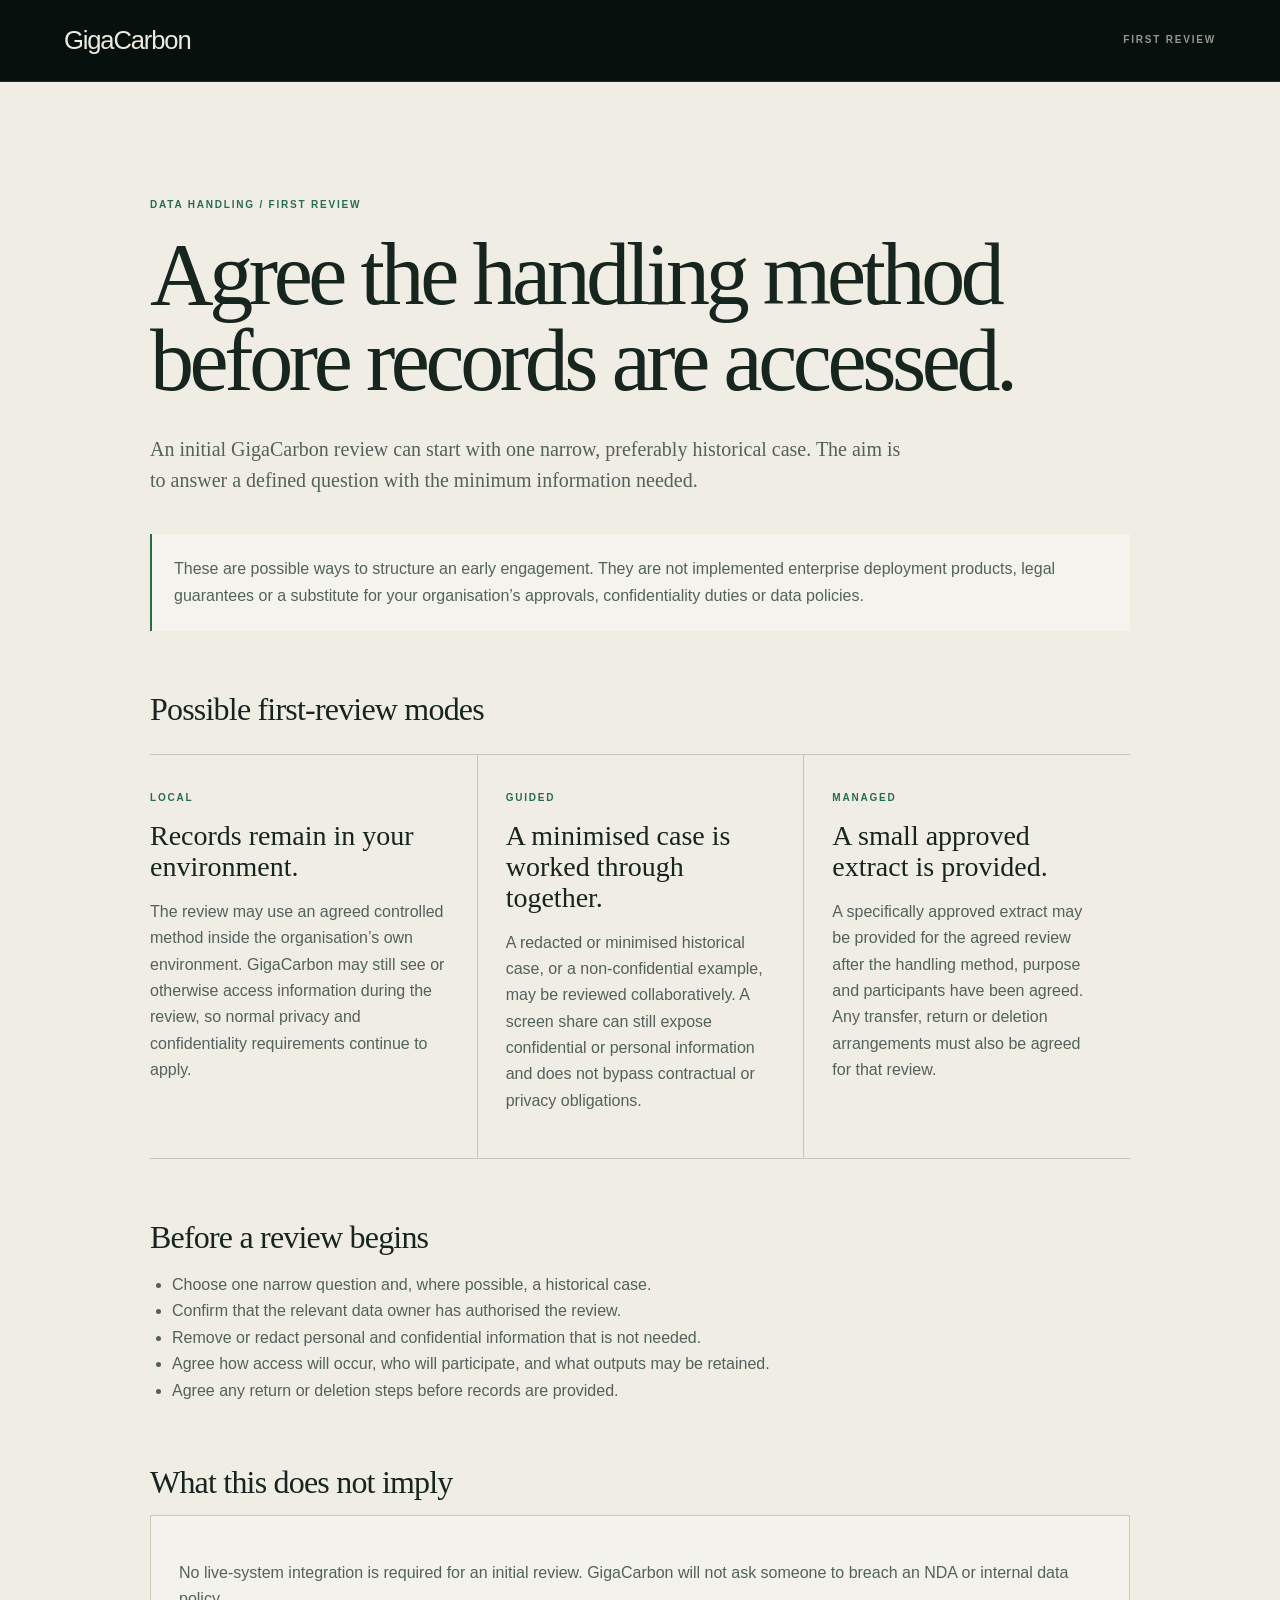
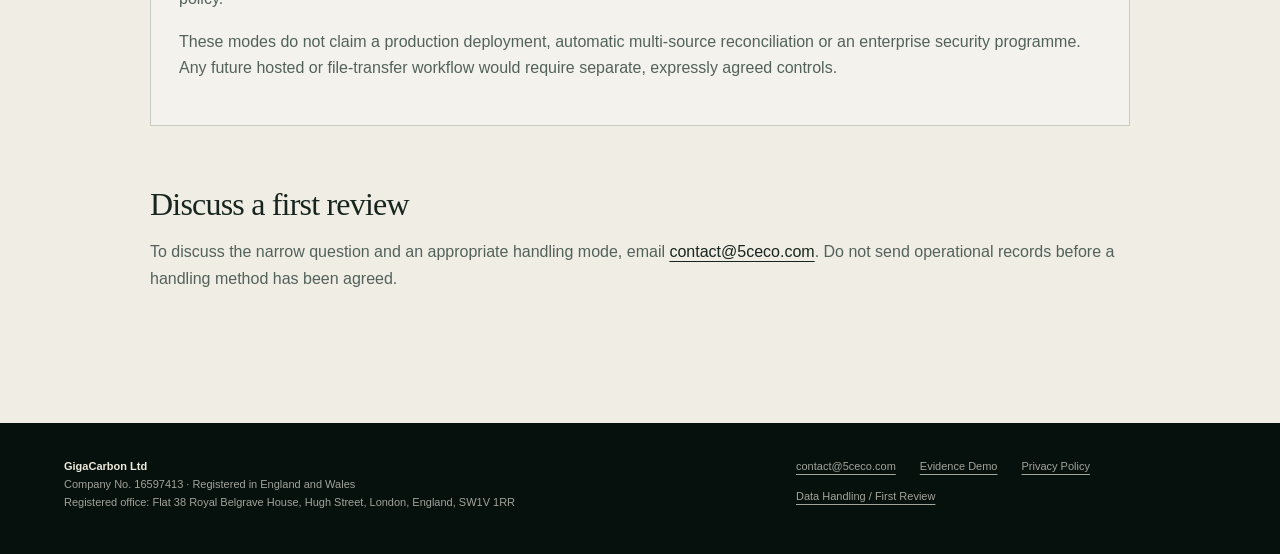
==== data-handling/index.html @ 8f833c91 "Add trust surface and evidence demo" ====
<!doctype html>
<html lang="en">
<head>
  <meta charset="utf-8">
  <meta name="viewport" content="width=device-width,initial-scale=1">
  <meta name="description" content="Possible ways to structure a narrow first GigaCarbon review while minimising information and agreeing handling before access.">
  <link rel="canonical" href="https://5ceco.com/data-handling/">
  <title>Data Handling / First Review | GigaCarbon</title>
  <style>
    :root{color-scheme:light;--ink:#17251f;--muted:#52625b;--paper:#f0ede4;--dark:#06100d;--green:#286d4b;--line:rgba(23,37,31,.2)}
    *{box-sizing:border-box}html,body{margin:0}body{background:var(--paper);color:var(--ink);font-family:Inter,ui-sans-serif,-apple-system,BlinkMacSystemFont,"Segoe UI",sans-serif;line-height:1.65}.site-nav{height:82px;display:flex;align-items:center;justify-content:space-between;padding:0 clamp(24px,5vw,72px);background:var(--dark);color:#eeeade;border-bottom:1px solid rgba(238,234,222,.12)}.wordmark{font-size:clamp(21px,2vw,28px);font-weight:500;letter-spacing:-.045em}.site-nav a{color:inherit;text-decoration:none}.site-nav__right,.eyebrow,.mode-label{font-size:10px;font-weight:800;letter-spacing:.18em;text-transform:uppercase}.site-nav__right{color:rgba(238,234,222,.62)}main{width:min(980px,calc(100% - 48px));margin:0 auto;padding:clamp(72px,9vw,124px) 0}.eyebrow{margin:0 0 18px;color:var(--green)}h1{max-width:900px;margin:0;font:400 clamp(52px,7vw,88px)/.98 Georgia,serif;letter-spacing:-.05em}h2{margin:60px 0 14px;font:400 32px/1.15 Georgia,serif;letter-spacing:-.025em}.intro{max-width:760px;margin:30px 0 0;font:400 20px/1.55 Georgia,serif;color:var(--muted)}.notice{margin:38px 0;padding:22px;border-left:2px solid var(--green);background:rgba(255,255,255,.32);color:var(--muted)}.modes{display:grid;grid-template-columns:repeat(3,1fr);margin-top:26px;border-block:1px solid var(--line)}.mode{padding:28px 28px 28px 0}.mode+.mode{padding-left:28px;border-left:1px solid var(--line)}.mode-label{color:var(--green)}.mode h3{margin:12px 0;font:400 28px/1.1 Georgia,serif}.mode p,p,li{color:var(--muted)}ul{padding-left:22px}.limits{padding:28px;border:1px solid var(--line);background:rgba(255,255,255,.28)}a{color:var(--ink);text-underline-offset:4px}a:focus-visible{outline:2px solid currentColor;outline-offset:5px}.site-footer{padding:34px clamp(24px,5vw,72px) 42px;background:var(--dark);color:rgba(238,234,222,.68);font-size:11px}.site-footer__inner{width:min(1160px,100%);margin:auto;display:grid;grid-template-columns:minmax(260px,1.6fr) 1fr;gap:28px 60px}.site-footer p{margin:0;color:inherit}.site-footer strong{color:#eeeade}.site-footer a{color:inherit}.site-footer__links{display:flex;flex-wrap:wrap;align-content:start;gap:12px 24px}@media(max-width:760px){.site-nav{height:68px;padding:0 22px}main{width:min(100% - 40px,980px);padding:64px 0}.modes{grid-template-columns:1fr}.mode,.mode+.mode{padding:24px 0;border-left:0}.mode+.mode{border-top:1px solid var(--line)}.site-footer{padding:30px 22px 36px}.site-footer__inner{grid-template-columns:1fr;gap:22px}}
  </style>
</head>
<body>
  <nav class="site-nav" aria-label="Primary"><a class="wordmark" href="/">GigaCarbon</a><span class="site-nav__right">First review</span></nav>
  <main>
    <p class="eyebrow">Data Handling / First Review</p>
    <h1>Agree the handling method before records are accessed.</h1>
    <p class="intro">An initial GigaCarbon review can start with one narrow, preferably historical case. The aim is to answer a defined question with the minimum information needed.</p>
    <div class="notice">These are possible ways to structure an early engagement. They are not implemented enterprise deployment products, legal guarantees or a substitute for your organisation’s approvals, confidentiality duties or data policies.</div>

    <h2>Possible first-review modes</h2>
    <div class="modes">
      <section class="mode"><span class="mode-label">Local</span><h3>Records remain in your environment.</h3><p>The review may use an agreed controlled method inside the organisation’s own environment. GigaCarbon may still see or otherwise access information during the review, so normal privacy and confidentiality requirements continue to apply.</p></section>
      <section class="mode"><span class="mode-label">Guided</span><h3>A minimised case is worked through together.</h3><p>A redacted or minimised historical case, or a non-confidential example, may be reviewed collaboratively. A screen share can still expose confidential or personal information and does not bypass contractual or privacy obligations.</p></section>
      <section class="mode"><span class="mode-label">Managed</span><h3>A small approved extract is provided.</h3><p>A specifically approved extract may be provided for the agreed review after the handling method, purpose and participants have been agreed. Any transfer, return or deletion arrangements must also be agreed for that review.</p></section>
    </div>

    <h2>Before a review begins</h2>
    <ul>
      <li>Choose one narrow question and, where possible, a historical case.</li>
      <li>Confirm that the relevant data owner has authorised the review.</li>
      <li>Remove or redact personal and confidential information that is not needed.</li>
      <li>Agree how access will occur, who will participate, and what outputs may be retained.</li>
      <li>Agree any return or deletion steps before records are provided.</li>
    </ul>

    <h2>What this does not imply</h2>
    <div class="limits">
      <p>No live-system integration is required for an initial review. GigaCarbon will not ask someone to breach an NDA or internal data policy.</p>
      <p>These modes do not claim a production deployment, automatic multi-source reconciliation or an enterprise security programme. Any future hosted or file-transfer workflow would require separate, expressly agreed controls.</p>
    </div>

    <h2>Discuss a first review</h2>
    <p>To discuss the narrow question and an appropriate handling mode, email <a href="mailto:contact@5ceco.com">contact@5ceco.com</a>. Do not send operational records before a handling method has been agreed.</p>
  </main>
  <footer class="site-footer">
    <div class="site-footer__inner">
      <p><strong>GigaCarbon Ltd</strong><br>Company No. 16597413 · Registered in England and Wales<br>Registered office: Flat 38 Royal Belgrave House, Hugh Street, London, England, SW1V 1RR</p>
      <div class="site-footer__links"><a href="mailto:contact@5ceco.com">contact@5ceco.com</a><a href="/evidence-demo/">Evidence Demo</a><a href="/privacy/">Privacy Policy</a><a href="/data-handling/" aria-current="page">Data Handling / First Review</a></div>
    </div>
  </footer>
</body>
</html>
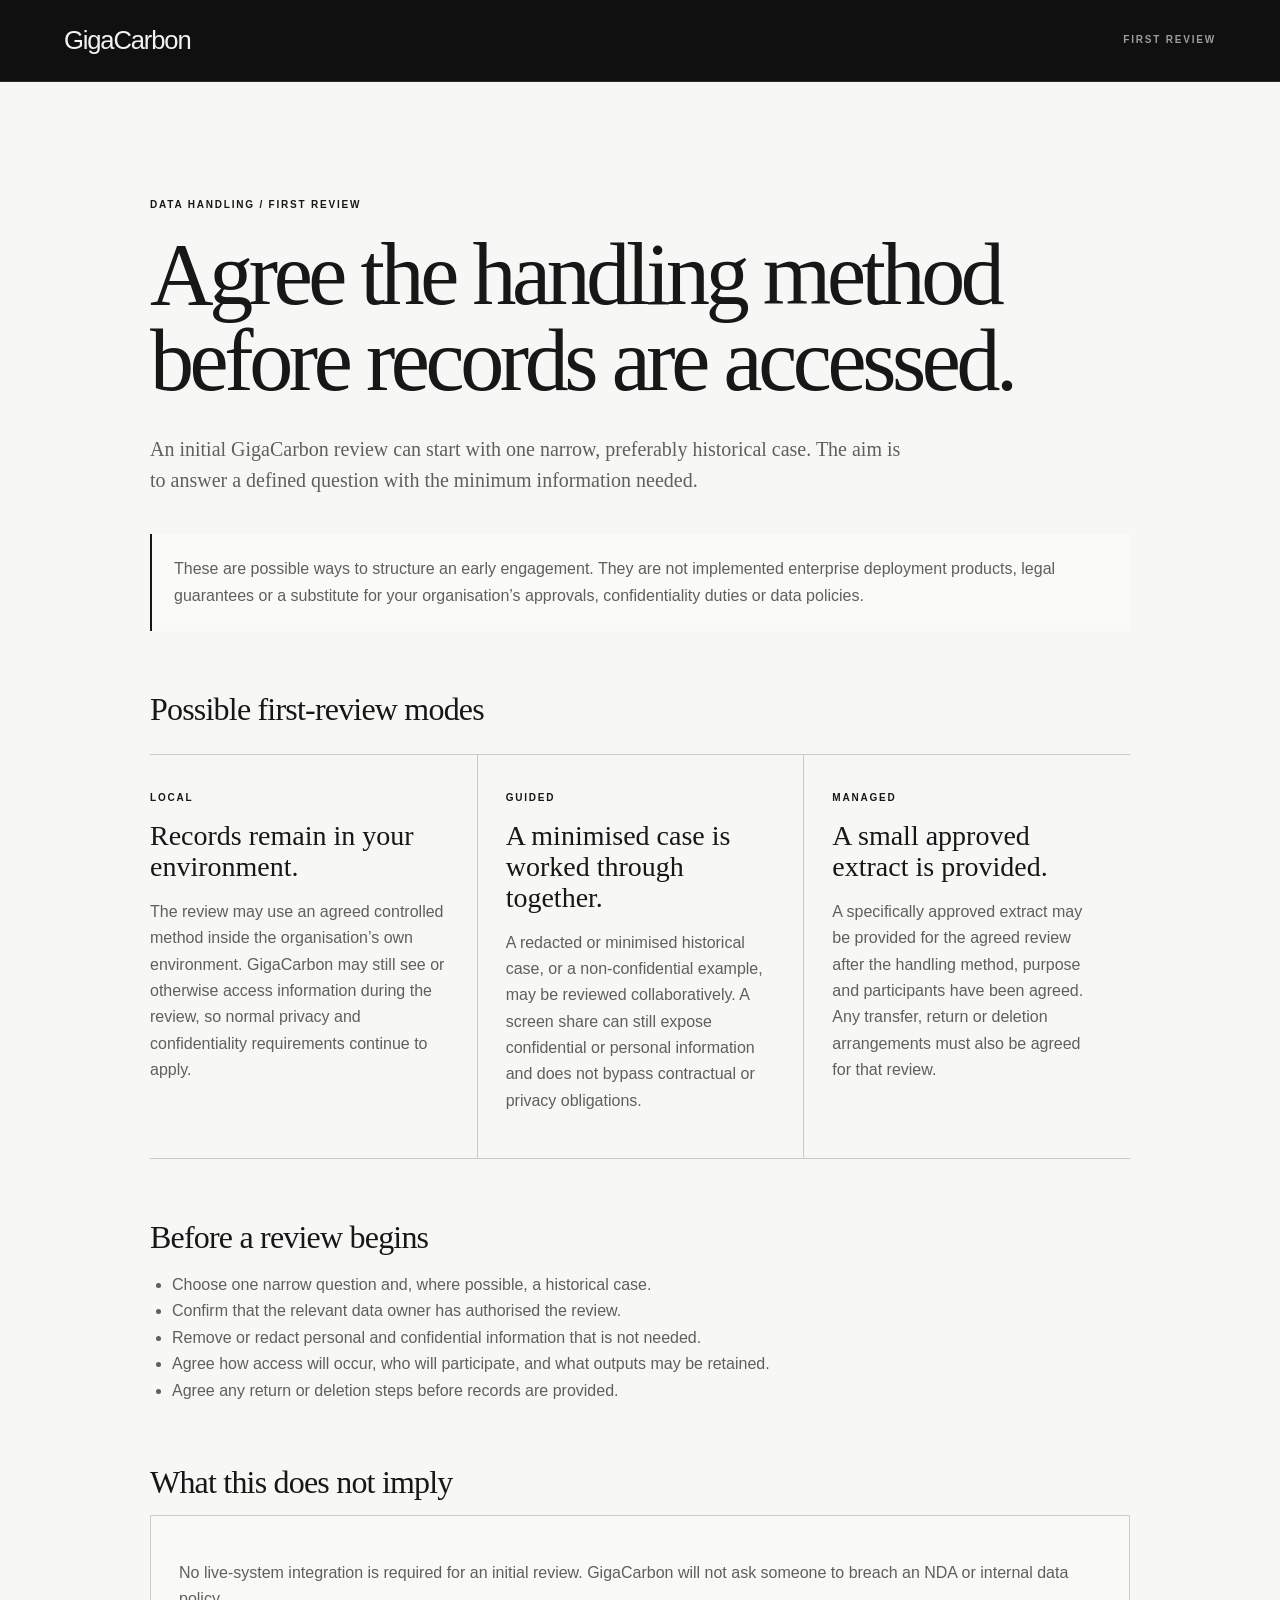
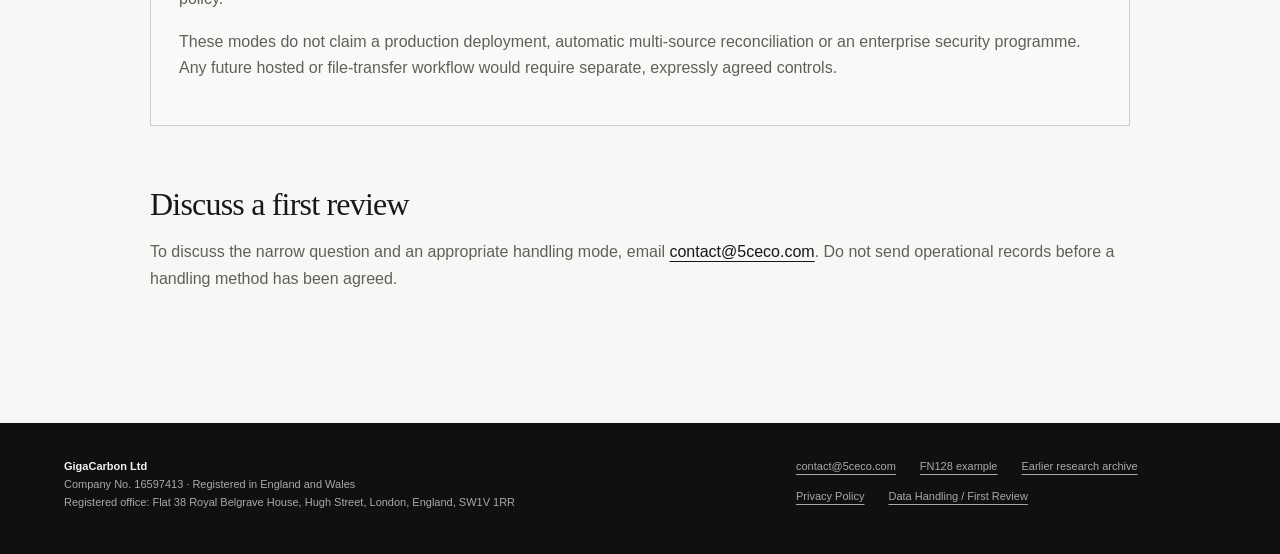
==== commit a4d86c43: "Draft fleet maintenance homepage refresh" ====
--- a/data-handling/index.html
+++ b/data-handling/index.html
@@ -7,8 +7,8 @@
   <link rel="canonical" href="https://5ceco.com/data-handling/">
   <title>Data Handling / First Review | GigaCarbon</title>
   <style>
-    :root{color-scheme:light;--ink:#17251f;--muted:#52625b;--paper:#f0ede4;--dark:#06100d;--green:#286d4b;--line:rgba(23,37,31,.2)}
-    *{box-sizing:border-box}html,body{margin:0}body{background:var(--paper);color:var(--ink);font-family:Inter,ui-sans-serif,-apple-system,BlinkMacSystemFont,"Segoe UI",sans-serif;line-height:1.65}.site-nav{height:82px;display:flex;align-items:center;justify-content:space-between;padding:0 clamp(24px,5vw,72px);background:var(--dark);color:#eeeade;border-bottom:1px solid rgba(238,234,222,.12)}.wordmark{font-size:clamp(21px,2vw,28px);font-weight:500;letter-spacing:-.045em}.site-nav a{color:inherit;text-decoration:none}.site-nav__right,.eyebrow,.mode-label{font-size:10px;font-weight:800;letter-spacing:.18em;text-transform:uppercase}.site-nav__right{color:rgba(238,234,222,.62)}main{width:min(980px,calc(100% - 48px));margin:0 auto;padding:clamp(72px,9vw,124px) 0}.eyebrow{margin:0 0 18px;color:var(--green)}h1{max-width:900px;margin:0;font:400 clamp(52px,7vw,88px)/.98 Georgia,serif;letter-spacing:-.05em}h2{margin:60px 0 14px;font:400 32px/1.15 Georgia,serif;letter-spacing:-.025em}.intro{max-width:760px;margin:30px 0 0;font:400 20px/1.55 Georgia,serif;color:var(--muted)}.notice{margin:38px 0;padding:22px;border-left:2px solid var(--green);background:rgba(255,255,255,.32);color:var(--muted)}.modes{display:grid;grid-template-columns:repeat(3,1fr);margin-top:26px;border-block:1px solid var(--line)}.mode{padding:28px 28px 28px 0}.mode+.mode{padding-left:28px;border-left:1px solid var(--line)}.mode-label{color:var(--green)}.mode h3{margin:12px 0;font:400 28px/1.1 Georgia,serif}.mode p,p,li{color:var(--muted)}ul{padding-left:22px}.limits{padding:28px;border:1px solid var(--line);background:rgba(255,255,255,.28)}a{color:var(--ink);text-underline-offset:4px}a:focus-visible{outline:2px solid currentColor;outline-offset:5px}.site-footer{padding:34px clamp(24px,5vw,72px) 42px;background:var(--dark);color:rgba(238,234,222,.68);font-size:11px}.site-footer__inner{width:min(1160px,100%);margin:auto;display:grid;grid-template-columns:minmax(260px,1.6fr) 1fr;gap:28px 60px}.site-footer p{margin:0;color:inherit}.site-footer strong{color:#eeeade}.site-footer a{color:inherit}.site-footer__links{display:flex;flex-wrap:wrap;align-content:start;gap:12px 24px}@media(max-width:760px){.site-nav{height:68px;padding:0 22px}main{width:min(100% - 40px,980px);padding:64px 0}.modes{grid-template-columns:1fr}.mode,.mode+.mode{padding:24px 0;border-left:0}.mode+.mode{border-top:1px solid var(--line)}.site-footer{padding:30px 22px 36px}.site-footer__inner{grid-template-columns:1fr;gap:22px}}
+    :root{color-scheme:light;--ink:#171717;--muted:#5f5f5b;--paper:#f7f7f5;--dark:#101010;--green:#171717;--line:rgba(23,23,23,.2)}
+    *{box-sizing:border-box}html,body{margin:0}body{background:var(--paper);color:var(--ink);font-family:Inter,ui-sans-serif,-apple-system,BlinkMacSystemFont,"Segoe UI",sans-serif;line-height:1.65}.site-nav{height:82px;display:flex;align-items:center;justify-content:space-between;padding:0 clamp(24px,5vw,72px);background:var(--dark);color:#f2f2f2;border-bottom:1px solid rgba(242,242,242,.12)}.wordmark{font-size:clamp(21px,2vw,28px);font-weight:500;letter-spacing:-.045em}.site-nav a{color:inherit;text-decoration:none}.site-nav__right,.eyebrow,.mode-label{font-size:10px;font-weight:800;letter-spacing:.18em;text-transform:uppercase}.site-nav__right{color:rgba(242,242,242,.62)}main{width:min(980px,calc(100% - 48px));margin:0 auto;padding:clamp(72px,9vw,124px) 0}.eyebrow{margin:0 0 18px;color:var(--green)}h1{max-width:900px;margin:0;font:400 clamp(52px,7vw,88px)/.98 Georgia,serif;letter-spacing:-.05em}h2{margin:60px 0 14px;font:400 32px/1.15 Georgia,serif;letter-spacing:-.025em}.intro{max-width:760px;margin:30px 0 0;font:400 20px/1.55 Georgia,serif;color:var(--muted)}.notice{margin:38px 0;padding:22px;border-left:2px solid var(--green);background:rgba(255,255,255,.32);color:var(--muted)}.modes{display:grid;grid-template-columns:repeat(3,1fr);margin-top:26px;border-block:1px solid var(--line)}.mode{padding:28px 28px 28px 0}.mode+.mode{padding-left:28px;border-left:1px solid var(--line)}.mode-label{color:var(--green)}.mode h3{margin:12px 0;font:400 28px/1.1 Georgia,serif}.mode p,p,li{color:var(--muted)}ul{padding-left:22px}.limits{padding:28px;border:1px solid var(--line);background:rgba(255,255,255,.28)}a{color:var(--ink);text-underline-offset:4px}a:focus-visible{outline:2px solid currentColor;outline-offset:5px}.site-footer{padding:34px clamp(24px,5vw,72px) 42px;background:var(--dark);color:rgba(242,242,242,.68);font-size:11px}.site-footer__inner{width:min(1160px,100%);margin:auto;display:grid;grid-template-columns:minmax(260px,1.6fr) 1fr;gap:28px 60px}.site-footer p{margin:0;color:inherit}.site-footer strong{color:#f2f2f2}.site-footer a{color:inherit}.site-footer__links{display:flex;flex-wrap:wrap;align-content:start;gap:12px 24px}@media(max-width:760px){.site-nav{height:68px;padding:0 22px}main{width:min(100% - 40px,980px);padding:64px 0}.modes{grid-template-columns:1fr}.mode,.mode+.mode{padding:24px 0;border-left:0}.mode+.mode{border-top:1px solid var(--line)}.site-footer{padding:30px 22px 36px}.site-footer__inner{grid-template-columns:1fr;gap:22px}}
   </style>
 </head>
 <body>
@@ -47,7 +47,7 @@
   <footer class="site-footer">
     <div class="site-footer__inner">
       <p><strong>GigaCarbon Ltd</strong><br>Company No. 16597413 · Registered in England and Wales<br>Registered office: Flat 38 Royal Belgrave House, Hugh Street, London, England, SW1V 1RR</p>
-      <div class="site-footer__links"><a href="mailto:contact@5ceco.com">contact@5ceco.com</a><a href="/evidence-demo/">Evidence Demo</a><a href="/privacy/">Privacy Policy</a><a href="/data-handling/" aria-current="page">Data Handling / First Review</a></div>
+      <div class="site-footer__links"><a href="mailto:contact@5ceco.com">contact@5ceco.com</a><a href="/evidence-demo/">FN128 example</a><a href="/archive/">Earlier research archive</a><a href="/privacy/">Privacy Policy</a><a href="/data-handling/" aria-current="page">Data Handling / First Review</a></div>
     </div>
   </footer>
 </body>
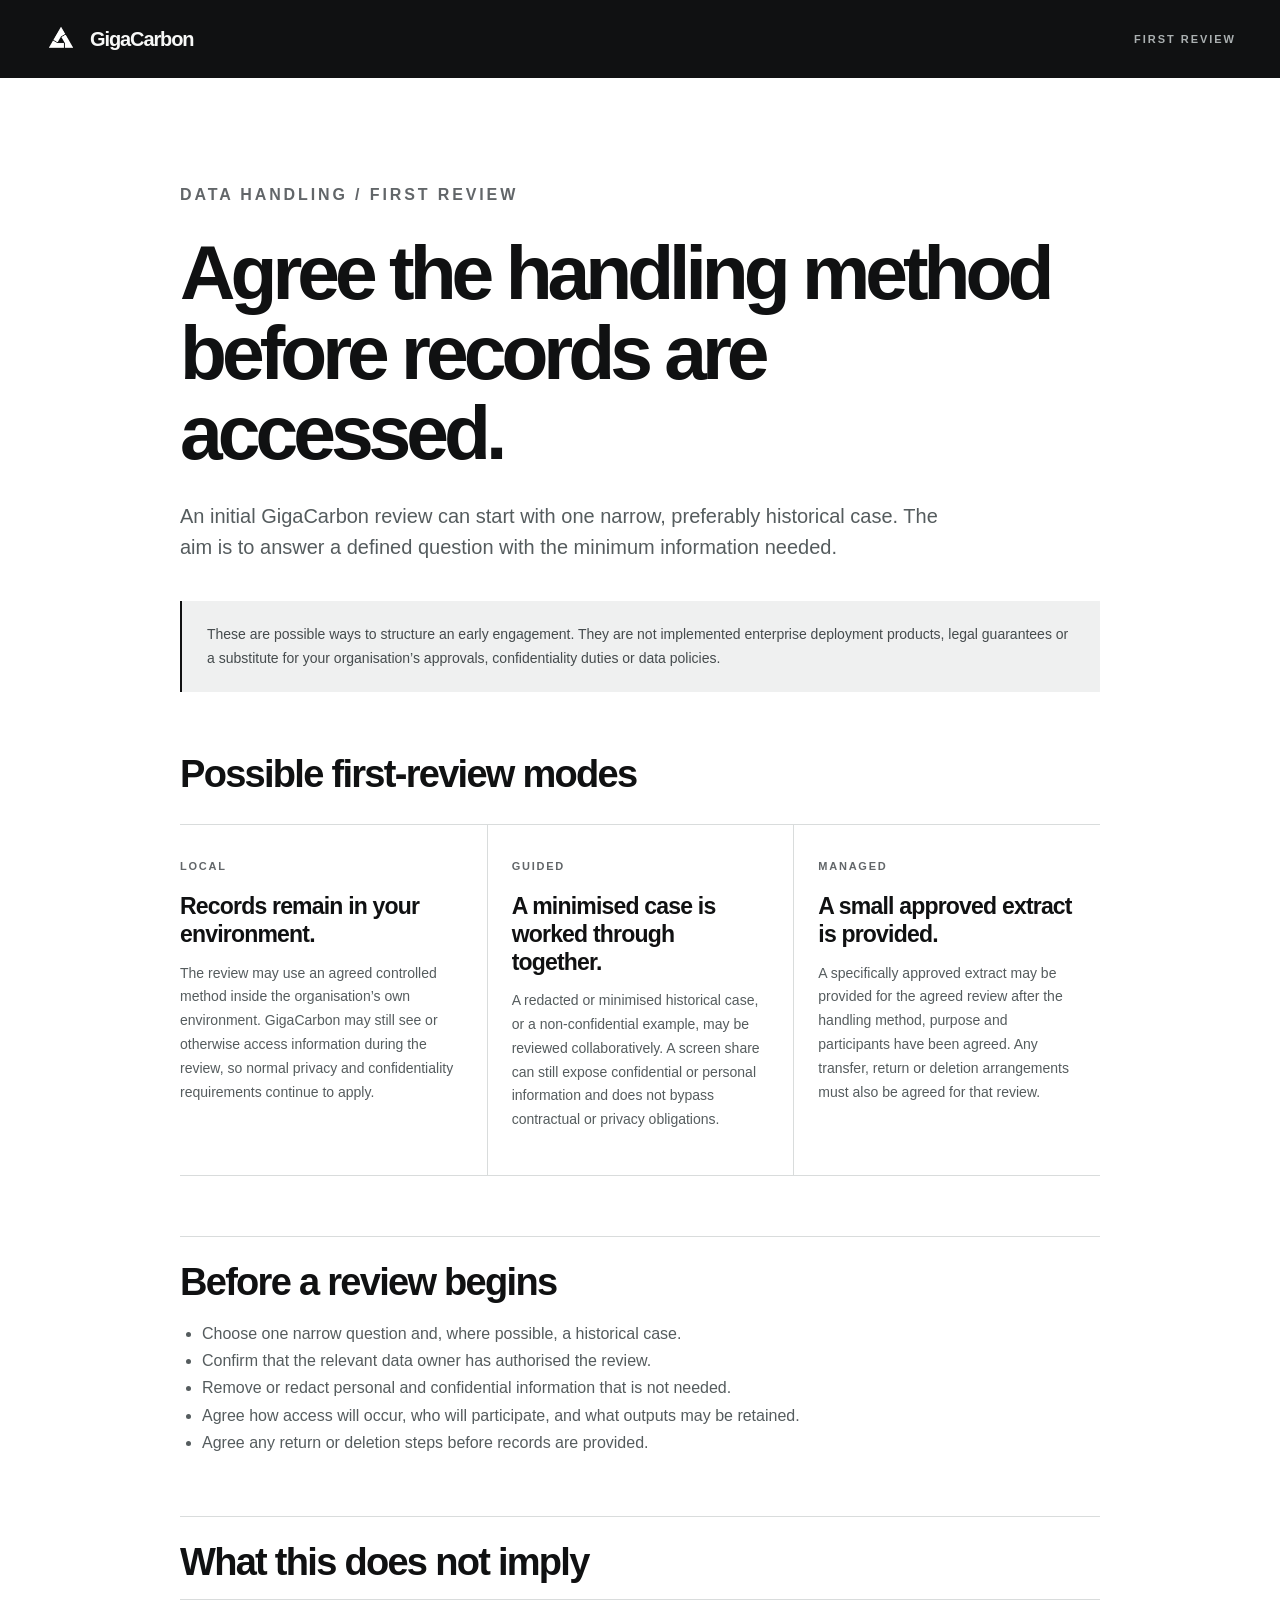
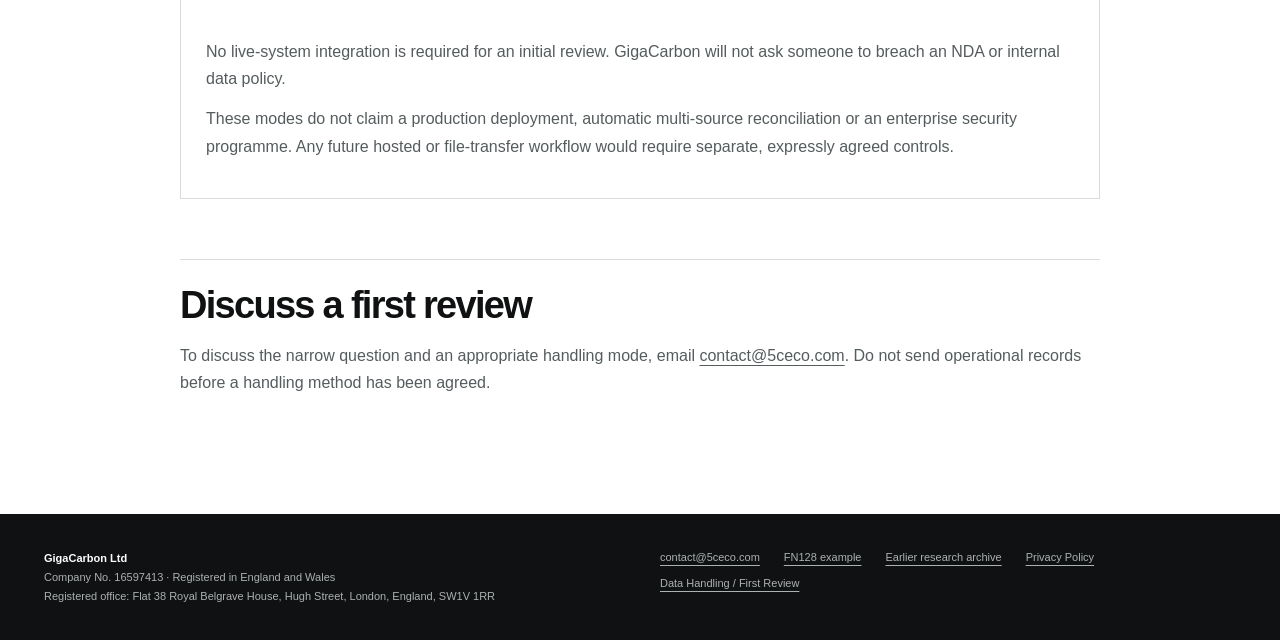
==== commit dc40072f: "Redesign GigaCarbon operational evidence site" ====
--- a/data-handling/index.html
+++ b/data-handling/index.html
@@ -6,13 +6,11 @@
   <meta name="description" content="Possible ways to structure a narrow first GigaCarbon review while minimising information and agreeing handling before access.">
   <link rel="canonical" href="https://5ceco.com/data-handling/">
   <title>Data Handling / First Review | GigaCarbon</title>
-  <style>
-    :root{color-scheme:light;--ink:#171717;--muted:#5f5f5b;--paper:#f7f7f5;--dark:#101010;--green:#171717;--line:rgba(23,23,23,.2)}
-    *{box-sizing:border-box}html,body{margin:0}body{background:var(--paper);color:var(--ink);font-family:Inter,ui-sans-serif,-apple-system,BlinkMacSystemFont,"Segoe UI",sans-serif;line-height:1.65}.site-nav{height:82px;display:flex;align-items:center;justify-content:space-between;padding:0 clamp(24px,5vw,72px);background:var(--dark);color:#f2f2f2;border-bottom:1px solid rgba(242,242,242,.12)}.wordmark{font-size:clamp(21px,2vw,28px);font-weight:500;letter-spacing:-.045em}.site-nav a{color:inherit;text-decoration:none}.site-nav__right,.eyebrow,.mode-label{font-size:10px;font-weight:800;letter-spacing:.18em;text-transform:uppercase}.site-nav__right{color:rgba(242,242,242,.62)}main{width:min(980px,calc(100% - 48px));margin:0 auto;padding:clamp(72px,9vw,124px) 0}.eyebrow{margin:0 0 18px;color:var(--green)}h1{max-width:900px;margin:0;font:400 clamp(52px,7vw,88px)/.98 Georgia,serif;letter-spacing:-.05em}h2{margin:60px 0 14px;font:400 32px/1.15 Georgia,serif;letter-spacing:-.025em}.intro{max-width:760px;margin:30px 0 0;font:400 20px/1.55 Georgia,serif;color:var(--muted)}.notice{margin:38px 0;padding:22px;border-left:2px solid var(--green);background:rgba(255,255,255,.32);color:var(--muted)}.modes{display:grid;grid-template-columns:repeat(3,1fr);margin-top:26px;border-block:1px solid var(--line)}.mode{padding:28px 28px 28px 0}.mode+.mode{padding-left:28px;border-left:1px solid var(--line)}.mode-label{color:var(--green)}.mode h3{margin:12px 0;font:400 28px/1.1 Georgia,serif}.mode p,p,li{color:var(--muted)}ul{padding-left:22px}.limits{padding:28px;border:1px solid var(--line);background:rgba(255,255,255,.28)}a{color:var(--ink);text-underline-offset:4px}a:focus-visible{outline:2px solid currentColor;outline-offset:5px}.site-footer{padding:34px clamp(24px,5vw,72px) 42px;background:var(--dark);color:rgba(242,242,242,.68);font-size:11px}.site-footer__inner{width:min(1160px,100%);margin:auto;display:grid;grid-template-columns:minmax(260px,1.6fr) 1fr;gap:28px 60px}.site-footer p{margin:0;color:inherit}.site-footer strong{color:#f2f2f2}.site-footer a{color:inherit}.site-footer__links{display:flex;flex-wrap:wrap;align-content:start;gap:12px 24px}@media(max-width:760px){.site-nav{height:68px;padding:0 22px}main{width:min(100% - 40px,980px);padding:64px 0}.modes{grid-template-columns:1fr}.mode,.mode+.mode{padding:24px 0;border-left:0}.mode+.mode{border-top:1px solid var(--line)}.site-footer{padding:30px 22px 36px}.site-footer__inner{grid-template-columns:1fr;gap:22px}}
-  </style>
+  <link rel="icon" type="image/png" href="/assets/gigacarbon-triangle.png">
+  <link rel="stylesheet" href="/assets/site.css">
 </head>
-<body>
-  <nav class="site-nav" aria-label="Primary"><a class="wordmark" href="/">GigaCarbon</a><span class="site-nav__right">First review</span></nav>
+<body class="document-page handling-page">
+  <nav class="site-nav" aria-label="Primary"><a class="wordmark" href="/" aria-label="GigaCarbon home"><img src="/assets/gigacarbon-triangle.png" alt="" width="30" height="30">GigaCarbon</a><span class="site-nav__right">First review</span></nav>
   <main>
     <p class="eyebrow">Data Handling / First Review</p>
     <h1>Agree the handling method before records are accessed.</h1>
--- a/assets/site.css
+++ b/assets/site.css
@@ -0,0 +1,222 @@
+:root{--ink:#101112;--near:#191b1c;--paper:#fff;--muted:#626669;--line:#d9dcdc;--darkline:#424648;color-scheme:light}
+*{box-sizing:border-box}
+html{scroll-behavior:smooth}
+body{margin:0;background:var(--paper);color:var(--ink);font-family:-apple-system,BlinkMacSystemFont,"Helvetica Neue",Arial,sans-serif;line-height:1.5;-webkit-font-smoothing:antialiased}
+img{max-width:100%;height:auto}
+a{color:inherit;text-underline-offset:4px}
+a:focus-visible{outline:2px solid currentColor;outline-offset:5px}
+.shell{width:min(1320px,calc(100% - 88px));margin-inline:auto}
+.skip-link{position:absolute;z-index:20;left:20px;top:-80px;padding:11px 16px;background:#fff;color:#111}
+.skip-link:focus{top:12px}
+.site-header{position:relative;z-index:2;background:var(--ink);color:#f7f8f7}
+.header-inner{min-height:78px;display:flex;align-items:center;justify-content:space-between;gap:30px}
+.brand{display:inline-flex;align-items:center;gap:12px;flex:none;text-decoration:none;font-size:20px;font-weight:750;letter-spacing:-.055em}
+.brand img{display:block;width:34px;height:34px;object-fit:contain;filter:invert(1)}
+.nav{display:flex;align-items:center;gap:clamp(16px,2.5vw,38px);font-size:13px;font-weight:550}
+.nav a{text-decoration:none;white-space:nowrap}
+.nav a:not(.nav-contact):hover{text-decoration:underline;text-underline-offset:6px}
+.nav-contact{border:1px solid #878b8c;padding:10px 12px}
+.nav-contact span{margin-left:12px}
+.nav-contact:hover{background:#fff;color:var(--ink)}
+.eyebrow,.mini-label{margin:0;font-size:11px;font-weight:700;letter-spacing:.18em;text-transform:uppercase}
+.hero{background:var(--ink);color:#f7f8f7;padding:70px 0 32px}
+.hero-top{display:flex;justify-content:space-between;gap:20px;align-items:center;color:#aeb3b4}
+.hero-index{font-size:12px;letter-spacing:.14em}
+.hero h1{max-width:1300px;margin:46px 0 52px;font-size:clamp(64px,8.5vw,130px);font-weight:650;line-height:.93;letter-spacing:-.06em}
+.hero h1 em{font-style:normal;color:#a8acae}
+.hero-period{color:#9ca1a2}
+.hero-bottom{display:grid;grid-template-columns:minmax(0,1fr) minmax(230px,.45fr);gap:clamp(35px,7vw,130px);align-items:end}
+.hero-copy{max-width:770px}
+.hero-copy p{margin:0;font-size:clamp(19px,1.8vw,25px);line-height:1.42;letter-spacing:-.025em}
+.hero-copy p+p{margin-top:18px;color:#bdc0c0;font-size:clamp(17px,1.5vw,20px)}
+.hero-cta{display:flex;flex-direction:column;align-items:stretch;gap:8px}
+.action-primary,.action-secondary{display:inline-flex;align-items:center;justify-content:space-between;gap:40px;min-height:53px;padding:13px 16px;text-decoration:none;font-size:13px;font-weight:700;transition:background .18s,color .18s}
+.action-primary{background:#f5f6f5;color:var(--ink);border:1px solid #f5f6f5}
+.action-primary:hover{background:#cfd2d2}
+.action-secondary{border:1px solid #686e70;color:#f5f6f5}
+.action-secondary:hover{background:#303436}
+.hero-disclosure{margin:54px 0 0;padding-top:18px;border-top:1px solid var(--darkline);color:#b7bbbb;font-size:12px;letter-spacing:.01em}
+.case-section{padding:110px 0 108px;background:#fff}
+.section-heading{display:grid;grid-template-columns:220px 1fr;gap:50px}
+.section-heading .eyebrow,.ambition-section .eyebrow{padding-top:14px;color:var(--muted)}
+.section-heading h2,.evidence-section h2,.ambition-section h2,.pilot-section h2{margin:0;font-size:clamp(45px,5.5vw,82px);font-weight:600;line-height:1.02;letter-spacing:-.07em}
+.section-heading h2 span{color:#717678}
+.case-intro{display:grid;grid-template-columns:220px minmax(0,700px);gap:50px;margin-top:32px}
+.case-intro p{grid-column:2;max-width:660px;margin:0;font-size:21px;line-height:1.45;letter-spacing:-.022em}
+.underlined-link{grid-column:2;width:max-content;max-width:100%;margin-top:10px;padding-bottom:7px;border-bottom:1px solid #555;text-decoration:none;font-size:13px;font-weight:650}
+.underlined-link span{margin-left:20px}
+.underlined-link:hover{border-bottom-color:#111}
+.chronology{margin:75px 0 0;border:1px solid #bfc3c4}
+.chronology-head{display:flex;justify-content:space-between;gap:20px;padding:17px 22px;background:#eceeee;font-size:11px;font-weight:700;letter-spacing:.12em;text-transform:uppercase}
+.chronology ol{margin:0;padding:0;list-style:none}
+.chronology li{display:grid;grid-template-columns:170px minmax(0,1fr) minmax(230px,.72fr);gap:20px;align-items:baseline;padding:20px 22px;border-top:1px solid var(--line)}
+.chronology-date{font-size:13px;font-weight:700}
+.chronology-event{font-size:20px;line-height:1.25;font-weight:570;letter-spacing:-.025em}
+.chronology-source{color:#505659;font:12px/1.5 ui-monospace,SFMono-Regular,Menlo,monospace;text-align:right;overflow-wrap:anywhere}
+.chronology-question{display:flex;gap:25px;align-items:center;padding:24px 27px;background:var(--ink);color:#fff}
+.question-mark{display:grid;place-items:center;flex:none;width:58px;height:58px;border:1px solid #b7babc;font-size:34px;font-weight:300}
+.chronology-question .mini-label{color:#adb2b3}
+.chronology-question p{margin:5px 0 0;font-size:clamp(20px,2.5vw,34px);line-height:1.2;letter-spacing:-.04em}
+.case-limit{max-width:920px;margin:23px 0 0 auto;color:#555b5d;font-size:14px;line-height:1.7}
+.case-limit strong{color:var(--ink)}
+.evidence-section{padding:112px 0 104px;background:var(--near);color:#f7f8f7}
+.evidence-lead{display:grid;grid-template-columns:minmax(0,1.5fr) minmax(250px,.6fr);gap:50px;align-items:end}
+.evidence-lead .eyebrow{color:#aeb4b5;margin-bottom:30px}
+.evidence-lead>p{max-width:340px;margin:0 0 5px;color:#b9bdbd;font-size:16px;line-height:1.6}
+.workbench-figure{margin:64px 0 0;background:#f4f6f5;color:var(--ink)}
+.workbench-topline{display:flex;justify-content:space-between;gap:20px;align-items:center;padding:13px 17px;border-bottom:1px solid #c9cdcd;font-size:10px;font-weight:750;letter-spacing:.12em}
+.small-triangle{display:inline-block;width:9px;height:9px;margin-right:8px;background:var(--ink);clip-path:polygon(50% 0,100% 100%,0 100%)}
+.evidence-image-link{display:block;cursor:zoom-in;overflow:auto}
+.evidence-image-link img{display:block;width:100%;height:auto}
+.evidence-image-link:hover img{filter:brightness(.97)}
+.evidence-image-link:focus-visible{outline:3px solid #fff;outline-offset:4px}
+.workbench-figure figcaption{display:flex;justify-content:space-between;gap:20px;padding:14px 17px;color:#565c5e;border-top:1px solid #c9cdcd;font-size:11px}
+.capability-row{display:grid;grid-template-columns:repeat(3,minmax(0,1fr));gap:36px;margin:66px 0 0}
+.capability-row p{margin:0;max-width:300px;font-size:22px;line-height:1.3;letter-spacing:-.035em}
+.capability-row span{color:#9da3a4}
+.evidence-limit{max-width:920px;margin:62px 0 0;color:#aeb4b5;font-size:13px;line-height:1.7}
+.evidence-limit a{color:#fff}
+.ambition-section{padding:110px 0;background:#fff}
+.ambition-grid{display:grid;grid-template-columns:minmax(0,1.1fr) minmax(0,.9fr);gap:80px}
+.ambition-section h2{max-width:650px;margin-top:30px}
+.ambition-grid>div:last-child{padding-top:75px}
+.ambition-grid>div:last-child p{max-width:570px;margin:0;font-size:23px;line-height:1.5;letter-spacing:-.025em}
+.ambition-grid>div:last-child p+p{margin-top:26px;color:#62686a;font-size:17px}
+.pilot-section{padding:100px 0;background:#282b2c;color:#f7f8f7}
+.pilot-grid{display:grid;grid-template-columns:1fr 1fr;gap:80px}
+.pilot-section .eyebrow{color:#adb3b4;margin-bottom:32px}
+.pilot-copy{padding-top:35px}
+.pilot-copy>p:first-child{max-width:610px;margin:0;font-size:24px;line-height:1.48;letter-spacing:-.025em}
+.handling-note{max-width:610px;margin:28px 0 30px;color:#bbc0c1;font-size:14px;line-height:1.65}
+.handling-note a{color:#fff}
+.pilot-copy .action-primary{width:min(280px,100%)}
+.email-note{display:block;margin-top:12px;color:#b3b8ba;font-size:11px}
+.site-footer{padding:35px 0 40px;background:#101112;color:#acb1b2;font-size:11px}
+.footer-grid{display:flex;justify-content:space-between;gap:40px}
+.site-footer p{max-width:540px;margin:0;line-height:1.8}
+.site-footer strong{color:#fff}
+.footer-links{display:grid;grid-template-columns:repeat(2,max-content);gap:8px 30px;align-content:start}
+.site-footer a{color:inherit}
+.site-footer a:focus-visible,.pilot-section a:focus-visible,.hero a:focus-visible,.site-header a:focus-visible,.evidence-section a:focus-visible{outline-color:#fff}
+
+/* The evidence, privacy, data-handling and archive pages retain their factual copy. */
+.page-intro{padding:78px 0 58px}
+.page-intro .eyebrow{color:var(--muted);margin-bottom:24px}
+.page-title,.section h2{margin:0;font-size:clamp(42px,5.1vw,72px);font-weight:600;line-height:1.06;letter-spacing:-.065em}
+.page-intro>p:not(.eyebrow){max-width:800px;color:#4b5052;font-size:18px;line-height:1.65}
+.page-intro .boundary{padding-left:18px;border-left:2px solid var(--ink);font-size:14px!important}
+.section{padding:80px 0}
+.section+.section{border-top:1px solid var(--line)}
+.section .eyebrow{color:var(--muted);margin-bottom:22px}
+.section-intro{max-width:790px;color:#515759;font-size:17px;line-height:1.65}
+.case-grid,.limits-grid{display:grid;grid-template-columns:minmax(0,1fr) minmax(0,1fr);gap:60px}
+.case-grid h2{max-width:650px}
+.timeline{margin:35px 0 20px;border-top:1px solid var(--line)}
+.timeline-item{display:grid;grid-template-columns:105px minmax(0,1fr);gap:15px;padding:13px 0;border-bottom:1px solid var(--line);font-size:13px}
+.timeline-item b{font-weight:700}
+.timeline-item code,.source-list code{font:12px ui-monospace,SFMono-Regular,Menlo,monospace;overflow-wrap:anywhere}
+.uncertainty{padding:20px;background:#eceeee;font-size:13px;line-height:1.6}
+.uncertainty strong{display:block;margin-bottom:6px}
+.uncertainty p{margin:0}
+.source-list{margin-top:25px;color:var(--muted);font-size:12px;line-height:1.7}
+.case-visual figure{margin:0}
+.image-frame{overflow:auto;border:1px solid var(--line);background:#fff}
+.case-visual img{display:block;min-width:610px;width:100%}
+.caption{margin:11px 0 0;color:var(--muted);font-size:11px}
+.detail-panel{padding:30px;border:1px solid var(--line)}
+.detail-panel h2{font-size:30px}
+.detail-panel p{font-size:14px;line-height:1.7;color:var(--muted)}
+.archive-list{display:grid;grid-template-columns:repeat(2,minmax(0,1fr));gap:0 45px;margin:35px 0}
+.archive-item{padding:22px 0;border-top:1px solid var(--line)}
+.archive-item h3{margin:0 0 8px;font-size:17px}
+.archive-item p{margin:0;color:var(--muted);font-size:14px;line-height:1.65}
+.archive-item strong{color:var(--ink)}
+.section .evidence-image-link{border:1px solid var(--line)}
+.section .evidence-image-link:focus-visible{outline-color:var(--ink)}
+
+/* Standalone information pages share the same monochrome identity. */
+.document-page .site-nav{min-height:78px;display:flex;align-items:center;justify-content:space-between;gap:25px;padding:0 max(44px,calc((100% - 1320px)/2));background:var(--ink);color:#f7f8f7}
+.document-page .wordmark{display:inline-flex;align-items:center;gap:12px;color:inherit;text-decoration:none;font-size:20px;font-weight:750;letter-spacing:-.055em}
+.document-page .wordmark img{width:34px;height:34px;object-fit:contain;filter:invert(1)}
+.document-page .site-nav__right{color:#abb0b1;font-size:11px;font-weight:700;letter-spacing:.18em;text-transform:uppercase}
+.document-page main{width:min(920px,calc(100% - 88px));margin:auto;padding:90px 0 105px}
+.document-page .eyebrow{color:var(--muted);margin-bottom:25px}
+.document-page h1{max-width:900px;margin:0;font-size:clamp(46px,6vw,82px);font-weight:600;line-height:1.04;letter-spacing:-.065em}
+.document-page h2{margin:60px 0 15px;font-size:clamp(28px,3vw,38px);font-weight:600;line-height:1.16;letter-spacing:-.045em}
+.document-page h3{margin:16px 0 10px;font-size:23px;font-weight:600;line-height:1.2;letter-spacing:-.035em}
+.document-page p,.document-page li{color:#555c5e;font-size:16px;line-height:1.7}
+.document-page p{margin:13px 0}
+.document-page ul{padding-left:22px}
+.document-page a{color:inherit}
+.document-page .updated{margin-top:20px;font-size:12px}
+.document-page .intro{max-width:760px;margin-top:28px;font-size:20px;line-height:1.55}
+.document-page .notice{margin:38px 0;padding:22px 25px;border-left:2px solid var(--ink);background:#eff0f0;color:#454b4d;font-size:14px;line-height:1.7}
+.document-page h2:not(:first-of-type){padding-top:23px;border-top:1px solid var(--line)}
+.document-page .modes{display:grid;grid-template-columns:repeat(3,minmax(0,1fr));margin-top:28px;border-block:1px solid var(--line)}
+.document-page .mode{padding:28px 24px 30px 0}
+.document-page .mode+.mode{padding-left:24px;border-left:1px solid var(--line)}
+.document-page .mode-label{color:var(--muted);font-size:11px;font-weight:700;letter-spacing:.16em;text-transform:uppercase}
+.document-page .mode p{font-size:14px}
+.document-page .limits{padding:25px;border:1px solid var(--line)}
+.document-page .site-footer{padding:35px max(44px,calc((100% - 1320px)/2))}
+.document-page .site-footer__inner{display:grid;grid-template-columns:1fr 1fr;gap:40px}
+.document-page .site-footer__inner p{max-width:520px;margin:0;color:#acb1b2;font-size:11px}
+.document-page .site-footer__links{display:flex;flex-wrap:wrap;align-content:start;gap:9px 24px;font-size:11px}
+.document-page .site-footer a{color:inherit}
+
+@media(max-width:900px){
+  .shell{width:calc(100% - 48px)}
+  .hero h1{font-size:clamp(58px,8.5vw,95px)}
+  .section-heading,.case-intro{grid-template-columns:170px 1fr;gap:30px}
+  .chronology li{grid-template-columns:120px 1fr 210px}
+  .ambition-grid,.pilot-grid{gap:45px}
+}
+@media(max-width:700px){
+  .shell{width:calc(100% - 36px)}
+  .header-inner{min-height:66px}
+  .brand{font-size:18px}.brand img{width:28px;height:28px}
+  .nav{gap:16px;font-size:12px}.nav a:nth-child(2){display:none}.nav-contact{padding:8px 9px}.nav-contact span{margin-left:4px}
+  .hero{padding:55px 0 27px}.hero-index{display:none}
+  .hero h1{margin:35px 0 38px;font-size:clamp(54px,11vw,76px);line-height:.98;letter-spacing:-.055em}.hero h1 br{display:none}
+  .hero-bottom,.section-heading,.case-intro,.evidence-lead,.ambition-grid,.pilot-grid{display:block}
+  .hero-copy p{font-size:19px}.hero-copy p+p{font-size:17px}
+  .hero-cta{margin-top:28px;max-width:330px}.hero-disclosure{margin-top:35px;line-height:1.6}
+  .case-section,.evidence-section,.ambition-section,.pilot-section{padding:75px 0}
+  .section-heading h2,.evidence-section h2,.ambition-section h2,.pilot-section h2{margin-top:25px;font-size:clamp(45px,9vw,64px)}
+  .case-intro{margin-top:26px}.case-intro p{font-size:18px}.underlined-link{display:inline-block;margin-top:22px}
+  .chronology{margin-top:45px}.chronology-head{font-size:9px;padding:13px}.chronology-head span:last-child{max-width:115px;text-align:right}
+  .chronology li{grid-template-columns:82px 1fr;gap:4px 12px;padding:15px 13px}
+  .chronology-date{font-size:12px}.chronology-event{font-size:17px}.chronology-source{grid-column:2;text-align:left;font-size:11px}
+  .chronology-question{padding:20px 13px;gap:14px}.question-mark{width:40px;height:40px;font-size:24px}.chronology-question p{font-size:22px}
+  .case-limit{font-size:13px}.evidence-lead>p{margin-top:25px}
+  .workbench-figure{margin-top:35px}.workbench-topline{font-size:8px}.workbench-topline span:last-child{max-width:100px;text-align:right}
+  .workbench-figure .evidence-image-link img{min-width:0;width:100%;height:340px;object-fit:cover;object-position:72% center}
+  .workbench-figure figcaption{font-size:10px;line-height:1.5}
+  .capability-row{display:block;margin-top:40px}.capability-row p{max-width:none;margin:0 0 17px;font-size:21px}
+  .evidence-limit{margin-top:35px}
+  .ambition-section h2{margin-top:25px}.ambition-grid>div:last-child,.pilot-copy{padding-top:30px}
+  .ambition-grid>div:last-child p{font-size:21px}.ambition-grid>div:last-child p+p{font-size:16px}
+  .pilot-copy>p:first-child{font-size:21px}
+  .footer-grid{display:block}.footer-links{margin-top:25px}
+  .page-intro{padding:60px 0 40px}.page-title,.section h2{font-size:clamp(40px,9vw,58px)}
+  .section{padding:60px 0}.case-grid,.limits-grid{display:block}.case-visual{margin-top:35px}.detail-panel{margin-top:30px}
+  .archive-list{display:block}
+  .document-page .site-nav{min-height:66px;padding-inline:18px}
+  .document-page .wordmark{font-size:18px}.document-page .wordmark img{width:28px;height:28px}
+  .document-page main{width:calc(100% - 36px);padding:68px 0 75px}
+  .document-page h1{font-size:clamp(40px,9vw,60px)}
+  .document-page h2{margin-top:46px}
+  .document-page .modes{display:block}
+  .document-page .mode,.document-page .mode+.mode{padding:23px 0;border-left:0}
+  .document-page .mode+.mode{border-top:1px solid var(--line)}
+  .document-page .site-footer{padding:30px 18px}
+  .document-page .site-footer__inner{display:block}
+  .document-page .site-footer__links{margin-top:24px}
+}
+@media(max-width:420px){
+  .nav a:first-child{display:none}
+  .hero h1{font-size:clamp(50px,12.6vw,55px)}
+  .footer-links{grid-template-columns:1fr 1fr;gap:12px;overflow-wrap:anywhere}
+}
+@media(max-width:350px){.nav a:nth-child(3){display:none}.hero h1{font-size:48px}}
+@media(prefers-reduced-motion:reduce){html{scroll-behavior:auto}.action-primary,.action-secondary{transition:none}}
